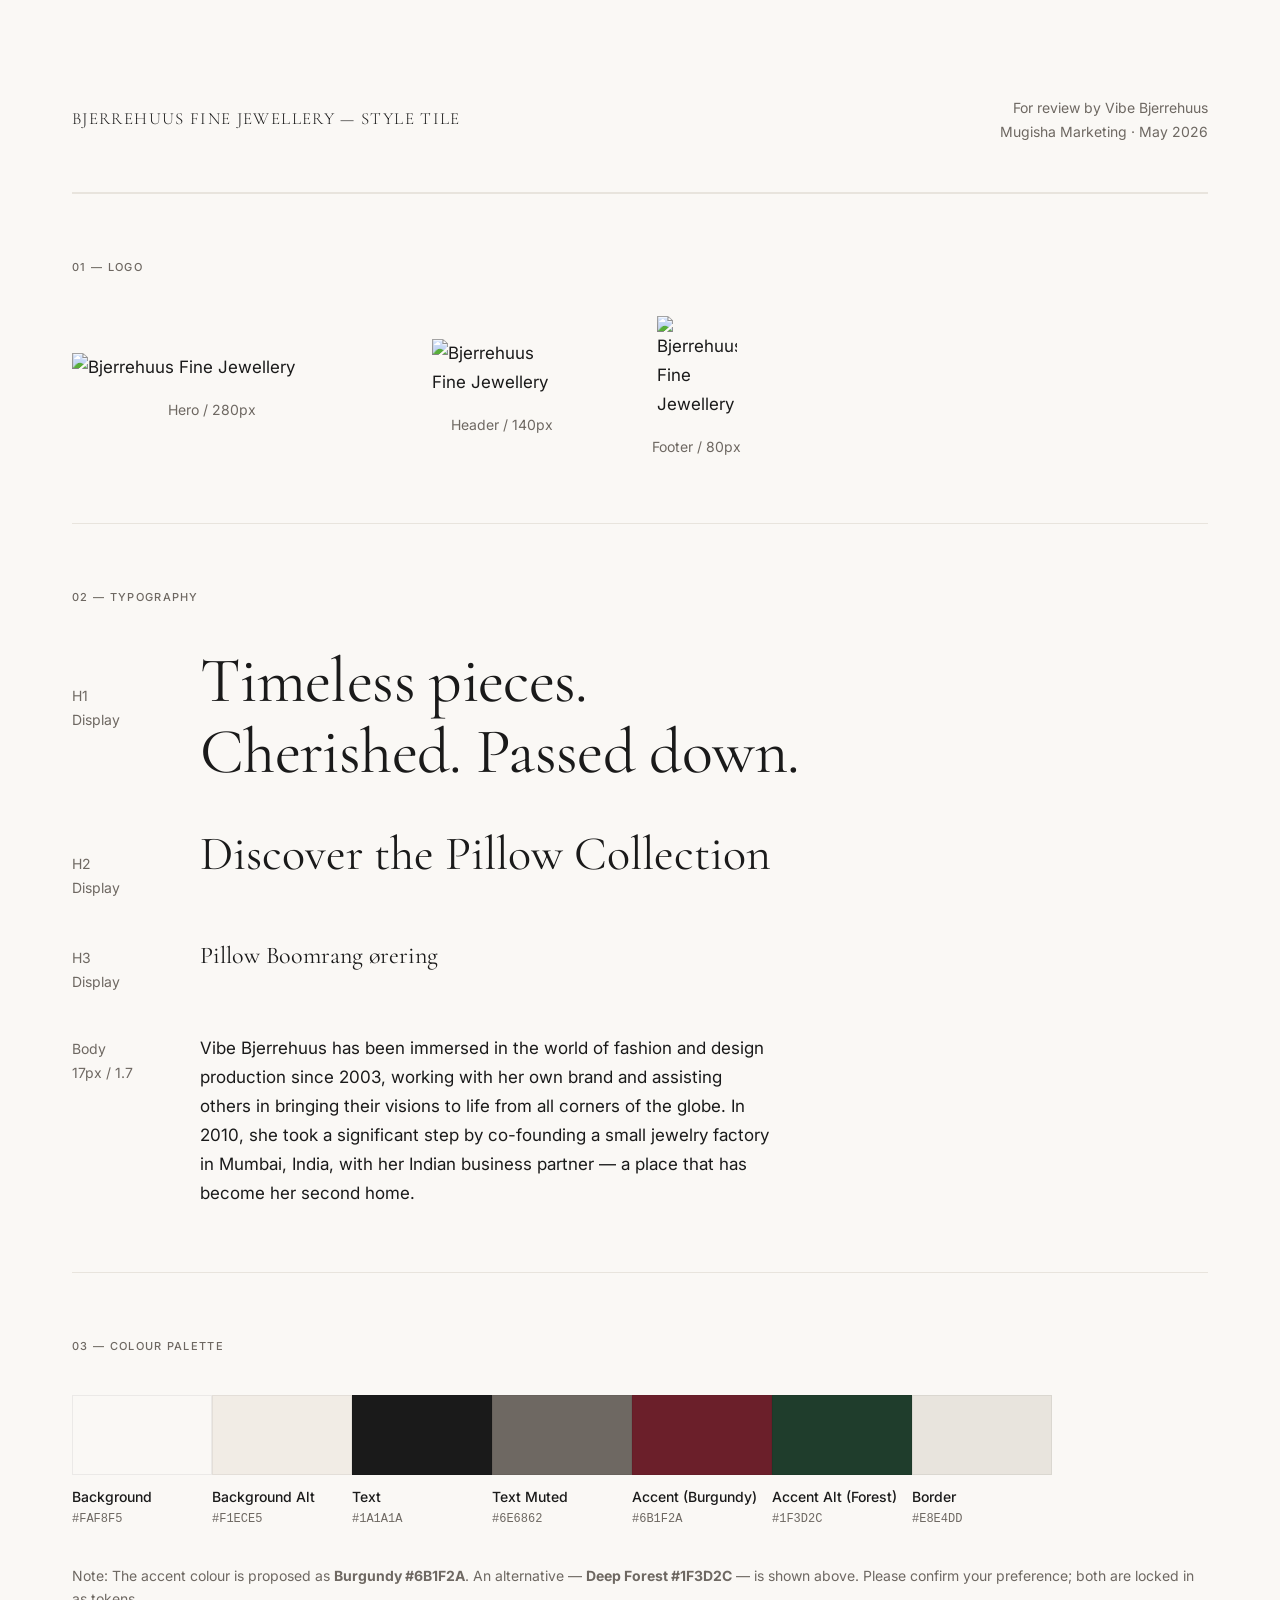
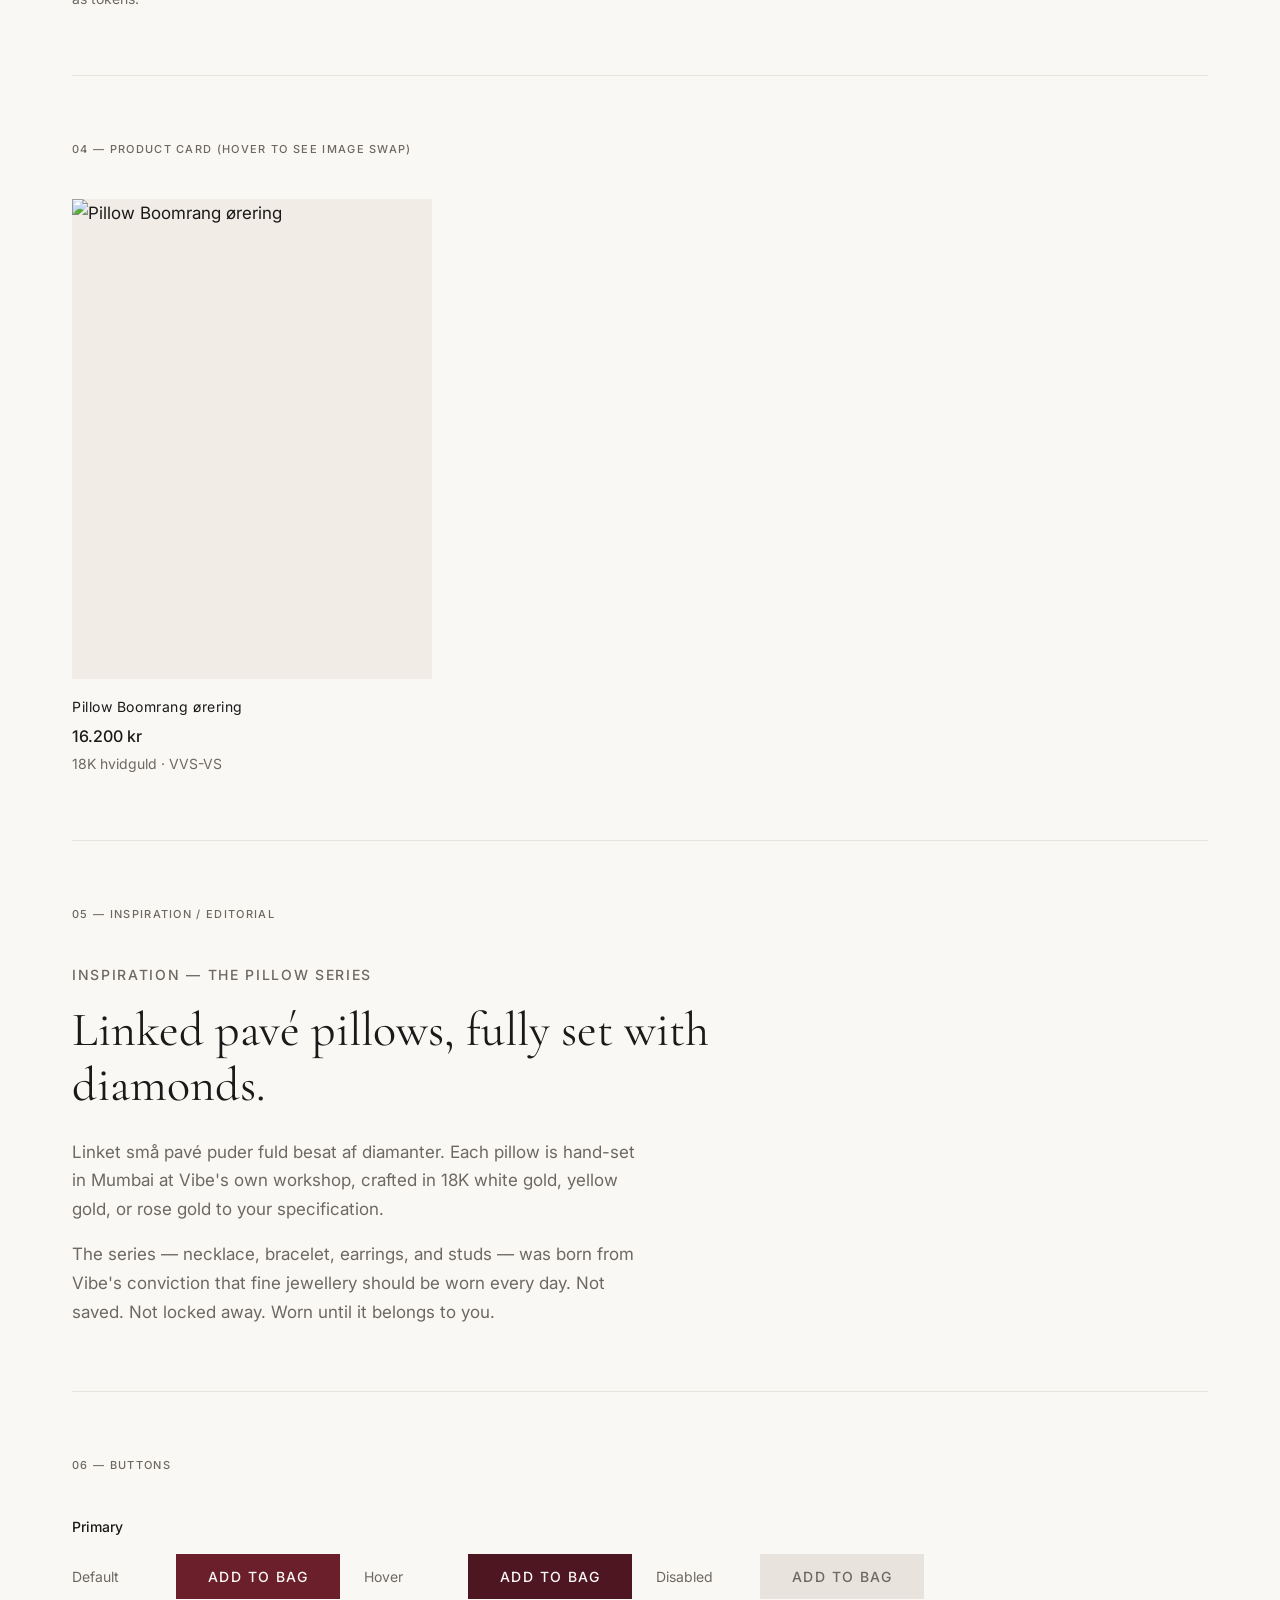
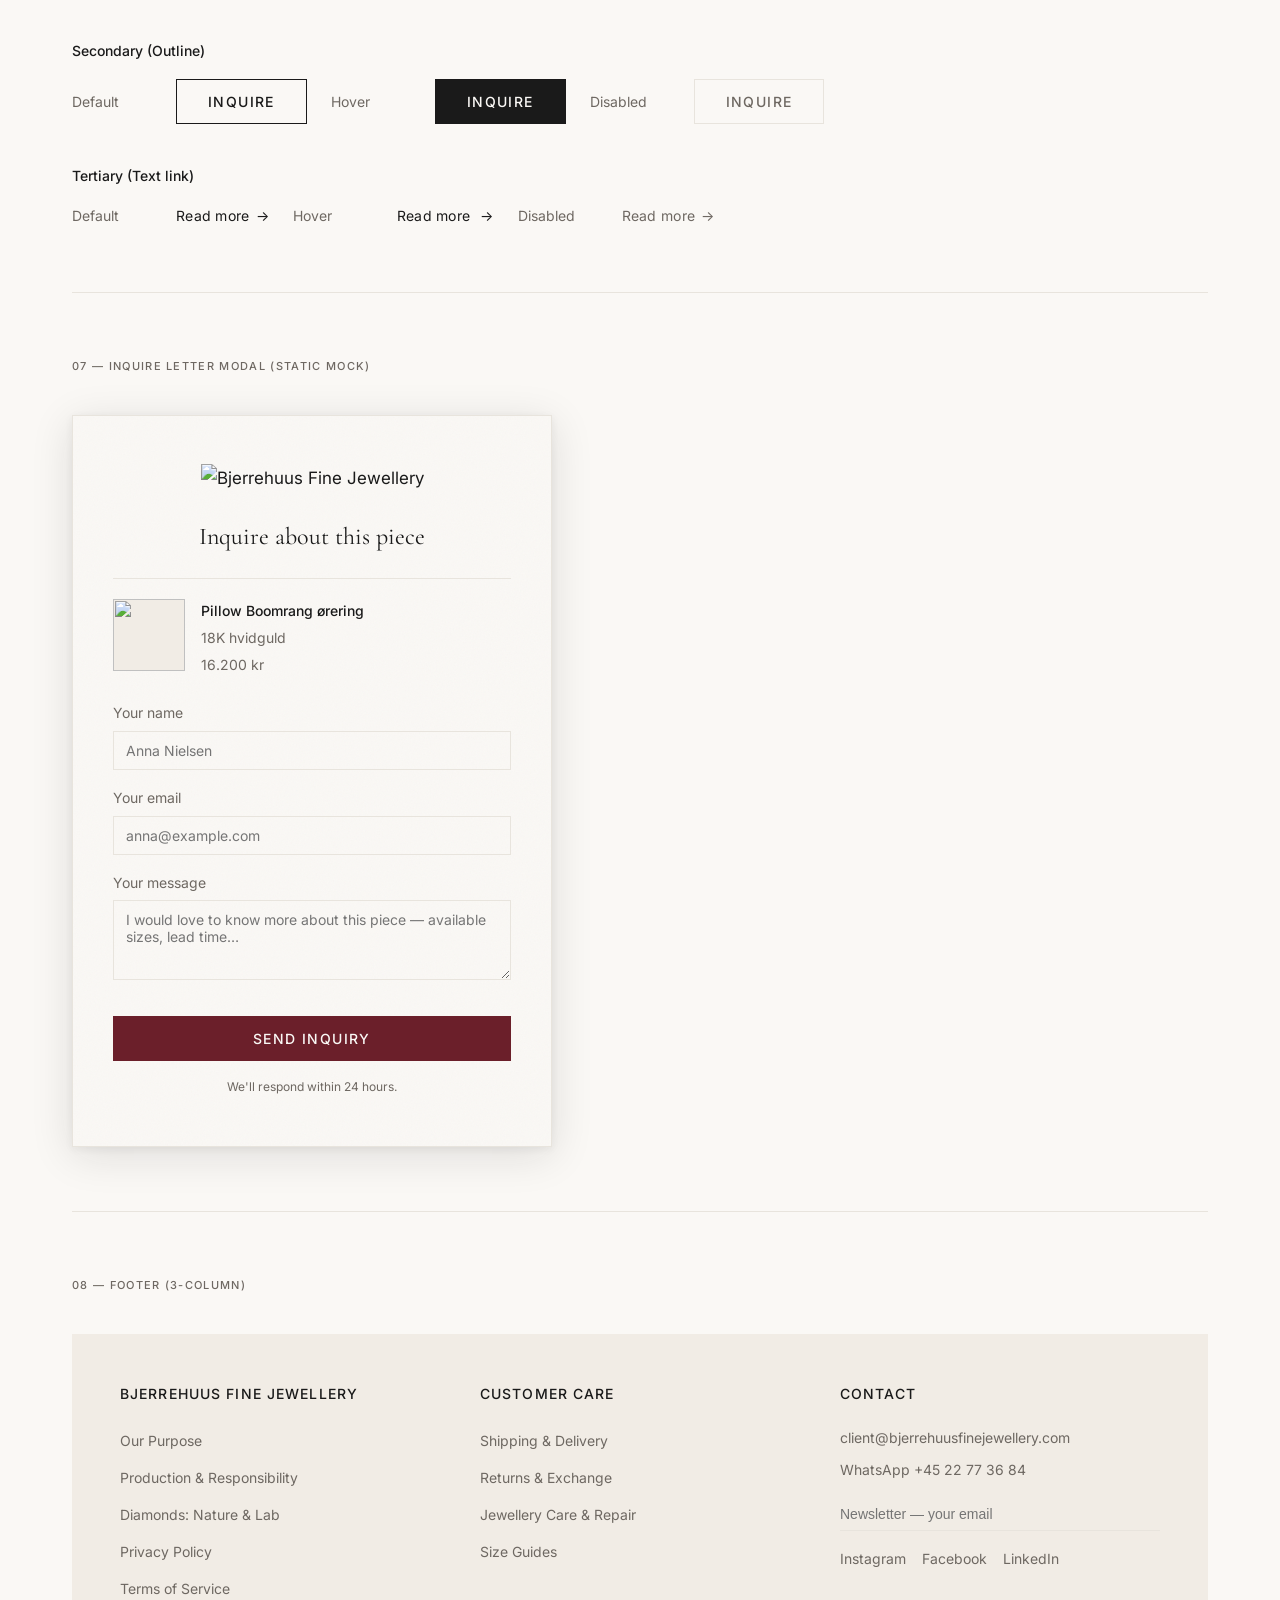
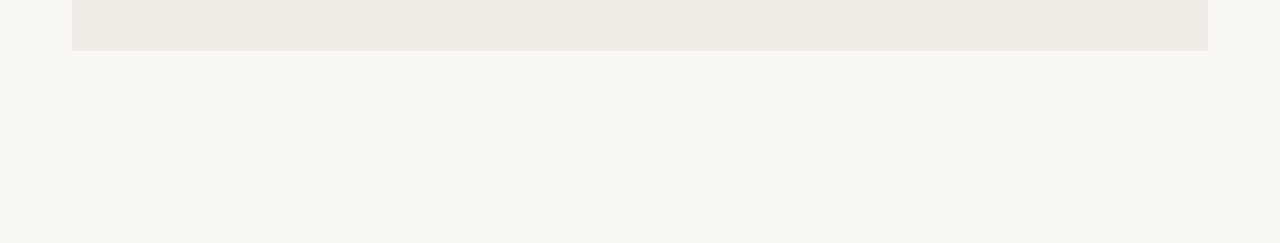
==== style-tile.html @ d40a509d "Day 1: Bjerrehuus theme setup + style tile - Strip Dawn demo content, reset homepage to placeholder " ====
<!DOCTYPE html>
<html lang="en">
<head>
<meta charset="UTF-8">
<meta name="viewport" content="width=device-width, initial-scale=1.0">
<title>Bjerrehuus Fine Jewellery — Style Tile</title>
<link rel="preconnect" href="https://fonts.googleapis.com">
<link rel="preconnect" href="https://fonts.gstatic.com" crossorigin>
<link href="https://fonts.googleapis.com/css2?family=Cormorant+Garamond:ital,wght@0,300;0,400;0,500;0,600;1,300;1,400&family=Inter:wght@300;400;500&display=swap" rel="stylesheet">
<style>
  /* ── Tokens ───────────────────────────────────────────────────────── */
  :root {
    --bg:          #FAF8F5;
    --bg-alt:      #F1ECE5;
    --text:        #1A1A1A;
    --text-muted:  #6E6862;
    --accent:      #6B1F2A;
    --accent-alt:  #1F3D2C;
    --border:      #E8E4DD;

    --font-display: 'Cormorant Garamond', Georgia, serif;
    --font-body:    'Inter', system-ui, sans-serif;

    --fs-h1:    clamp(2.5rem, 5vw, 4.5rem);
    --fs-h2:    clamp(2rem, 4vw, 3rem);
    --fs-h3:    1.5rem;
    --fs-body:  1.0625rem;
    --fs-small: 0.875rem;
    --lh-body:  1.7;

    --ease:     cubic-bezier(0.22, 1, 0.36, 1);
    --dur-fast: 200ms;
    --dur-base: 400ms;
  }

  /* ── Reset ────────────────────────────────────────────────────────── */
  *, *::before, *::after { box-sizing: border-box; margin: 0; padding: 0; }
  html { font-size: 16px; }
  body {
    background: var(--bg);
    color: var(--text);
    font-family: var(--font-body);
    font-size: var(--fs-body);
    line-height: var(--lh-body);
    -webkit-font-smoothing: antialiased;
  }

  /* ── Layout ───────────────────────────────────────────────────────── */
  .page {
    max-width: 1200px;
    margin: 0 auto;
    padding: 4rem 2rem 8rem;
  }
  .section {
    border-top: 1px solid var(--border);
    padding: 4rem 0;
  }
  .section:first-child { border-top: none; }
  .label {
    font-family: var(--font-body);
    font-size: 0.6875rem;
    font-weight: 500;
    letter-spacing: 0.12em;
    text-transform: uppercase;
    color: var(--text-muted);
    margin-bottom: 2.5rem;
  }

  /* ── Style tile header ────────────────────────────────────────────── */
  .tile-header {
    display: flex;
    align-items: center;
    justify-content: space-between;
    padding: 2rem 0 3rem;
    border-bottom: 1px solid var(--border);
    margin-bottom: 0;
  }
  .tile-header h1 {
    font-family: var(--font-display);
    font-weight: 300;
    font-size: 1.0625rem;
    letter-spacing: 0.08em;
    text-transform: uppercase;
  }
  .tile-meta {
    font-size: var(--fs-small);
    color: var(--text-muted);
    text-align: right;
  }

  /* ── §1 Logo ──────────────────────────────────────────────────────── */
  .logo-row {
    display: flex;
    align-items: center;
    gap: 5rem;
    flex-wrap: wrap;
  }
  .logo-size { display: flex; flex-direction: column; align-items: center; gap: 1rem; }
  .logo-size span { font-size: var(--fs-small); color: var(--text-muted); }
  .logo-size img { display: block; }

  /* ── §2 Typography ────────────────────────────────────────────────── */
  .type-samples { display: flex; flex-direction: column; gap: 2.5rem; }
  .type-sample { display: flex; gap: 3rem; align-items: baseline; }
  .type-label { font-size: var(--fs-small); color: var(--text-muted); width: 5rem; flex-shrink: 0; padding-top: 0.25rem; }

  h1.display { font-family: var(--font-display); font-size: var(--fs-h1); font-weight: 400; line-height: 1.1; letter-spacing: -0.01em; }
  h2.display { font-family: var(--font-display); font-size: var(--fs-h2); font-weight: 400; line-height: 1.15; }
  h3.display { font-family: var(--font-display); font-size: var(--fs-h3); font-weight: 400; line-height: 1.3; }
  p.body-sample { font-family: var(--font-body); font-size: var(--fs-body); line-height: var(--lh-body); color: var(--text); max-width: 52ch; }

  /* ── §3 Color swatches ────────────────────────────────────────────── */
  .swatches { display: flex; gap: 0; flex-wrap: wrap; }
  .swatch {
    display: flex;
    flex-direction: column;
    width: 140px;
  }
  .swatch-color {
    height: 80px;
    border: 1px solid rgba(0,0,0,0.06);
  }
  .swatch-info { padding: 0.625rem 0 0.625rem; }
  .swatch-name { font-size: var(--fs-small); font-weight: 500; }
  .swatch-hex { font-size: 0.75rem; color: var(--text-muted); font-family: monospace; }

  /* ── §4 Product card ──────────────────────────────────────────────── */
  .product-card {
    width: 360px;
    cursor: pointer;
  }
  .product-card-image {
    position: relative;
    width: 100%;
    aspect-ratio: 3/4;
    overflow: hidden;
    background: var(--bg-alt);
  }
  .product-card-image img {
    position: absolute;
    inset: 0;
    width: 100%;
    height: 100%;
    object-fit: cover;
    transition: opacity var(--dur-fast) var(--ease);
  }
  .product-card-image img.hover { opacity: 0; }
  .product-card:hover .product-card-image img.primary { opacity: 0; }
  .product-card:hover .product-card-image img.hover { opacity: 1; }
  .product-card-info { padding: 1rem 0 0; }
  .product-card-name { font-family: var(--font-body); font-size: var(--fs-small); letter-spacing: 0.04em; }
  .product-card-price { font-family: var(--font-body); font-size: 1rem; font-weight: 500; margin-top: 0.25rem; }
  .product-card-meta { font-size: var(--fs-small); color: var(--text-muted); margin-top: 0.125rem; }

  /* ── §5 Inspiration editorial ─────────────────────────────────────── */
  .editorial {
    max-width: 640px;
  }
  .editorial-label {
    font-size: var(--fs-small);
    font-weight: 500;
    letter-spacing: 0.12em;
    text-transform: uppercase;
    color: var(--text-muted);
    margin-bottom: 1rem;
  }
  .editorial h2 {
    font-family: var(--font-display);
    font-size: var(--fs-h2);
    font-weight: 400;
    line-height: 1.15;
    margin-bottom: 1.5rem;
  }
  .editorial p { color: var(--text-muted); max-width: 52ch; }
  .editorial p + p { margin-top: 1rem; }

  /* ── §6 Buttons ───────────────────────────────────────────────────── */
  .button-grid { display: flex; flex-direction: column; gap: 2rem; }
  .button-row { display: flex; align-items: center; gap: 1.5rem; flex-wrap: wrap; }
  .btn-state-label { font-size: var(--fs-small); color: var(--text-muted); width: 5rem; }

  .btn {
    font-family: var(--font-body);
    font-size: var(--fs-small);
    font-weight: 500;
    letter-spacing: 0.1em;
    text-transform: uppercase;
    cursor: pointer;
    border: none;
    transition: background var(--dur-fast) var(--ease), color var(--dur-fast) var(--ease), opacity var(--dur-fast) var(--ease);
    text-decoration: none;
    display: inline-flex;
    align-items: center;
  }
  .btn-primary {
    background: var(--accent);
    color: #FAF8F5;
    padding: 0.875rem 2rem;
  }
  .btn-primary:hover { background: #4e1620; }
  .btn-primary.disabled { background: var(--border); color: var(--text-muted); pointer-events: none; }

  .btn-secondary {
    background: transparent;
    color: var(--text);
    padding: 0.8125rem 1.9375rem;
    border: 1px solid var(--text);
  }
  .btn-secondary:hover { background: var(--text); color: var(--bg); }
  .btn-secondary.disabled { border-color: var(--border); color: var(--text-muted); pointer-events: none; }

  .btn-tertiary {
    background: transparent;
    color: var(--text);
    padding: 0;
    font-size: var(--fs-small);
    font-weight: 400;
    letter-spacing: 0.02em;
    text-transform: none;
    text-decoration: none;
    display: inline-flex;
    align-items: center;
    gap: 0.375rem;
  }
  .btn-tertiary::after { content: '→'; transition: transform var(--dur-fast) var(--ease); }
  .btn-tertiary:hover::after { transform: translateX(4px); }
  .btn-tertiary.disabled { color: var(--text-muted); pointer-events: none; }

  /* ── §7 Inquire modal ─────────────────────────────────────────────── */
  .modal-demo {
    position: relative;
    background: var(--bg);
    border: 1px solid var(--border);
    box-shadow: 0 8px 40px rgba(26,26,26,0.12), 0 2px 8px rgba(26,26,26,0.06);
    max-width: 480px;
    padding: 3rem 2.5rem;
    background-image: url("data:image/svg+xml,%3Csvg xmlns='http://www.w3.org/2000/svg' width='300' height='300'%3E%3Cfilter id='n'%3E%3CfeTurbulence type='fractalNoise' baseFrequency='0.65' numOctaves='3' stitchTiles='stitch'/%3E%3C/filter%3E%3Crect width='300' height='300' filter='url(%23n)' opacity='0.03'/%3E%3C/svg%3E");
  }
  .modal-logo { text-align: center; margin-bottom: 1.5rem; }
  .modal-logo img { height: 24px; }
  .modal-title {
    font-family: var(--font-display);
    font-size: 1.5rem;
    font-weight: 400;
    text-align: center;
    margin-bottom: 0.5rem;
  }
  .modal-divider { border: none; border-top: 1px solid var(--border); margin: 1.25rem 0; }
  .modal-product {
    display: flex;
    gap: 1rem;
    align-items: flex-start;
    margin-bottom: 1.5rem;
  }
  .modal-product-img {
    width: 72px;
    height: 72px;
    object-fit: cover;
    background: var(--bg-alt);
    flex-shrink: 0;
  }
  .modal-product-info { display: flex; flex-direction: column; gap: 0.2rem; }
  .modal-product-name { font-size: var(--fs-small); font-weight: 500; }
  .modal-product-material { font-size: var(--fs-small); color: var(--text-muted); }
  .modal-product-price { font-size: var(--fs-small); color: var(--text-muted); }

  .form-field { display: flex; flex-direction: column; gap: 0.375rem; margin-bottom: 1rem; }
  .form-label { font-size: var(--fs-small); color: var(--text-muted); }
  .form-input {
    border: 1px solid var(--border);
    background: transparent;
    padding: 0.625rem 0.75rem;
    font-family: var(--font-body);
    font-size: var(--fs-small);
    color: var(--text);
    outline: none;
    transition: border-color var(--dur-fast);
  }
  .form-input:focus { border-color: var(--text-muted); }
  textarea.form-input { resize: vertical; min-height: 80px; }

  .modal-submit { width: 100%; margin-top: 1.25rem; justify-content: center; }
  .modal-note { text-align: center; font-size: 0.75rem; color: var(--text-muted); margin-top: 1rem; }

  /* ── §8 Footer preview ────────────────────────────────────────────── */
  .footer-preview {
    background: var(--bg-alt);
    padding: 3rem;
    display: grid;
    grid-template-columns: repeat(3, 1fr);
    gap: 2.5rem;
  }
  .footer-col-title {
    font-family: var(--font-body);
    font-size: var(--fs-small);
    font-weight: 500;
    letter-spacing: 0.08em;
    text-transform: uppercase;
    margin-bottom: 1.25rem;
  }
  .footer-col ul { list-style: none; display: flex; flex-direction: column; gap: 0.5rem; }
  .footer-col a { font-size: var(--fs-small); color: var(--text-muted); text-decoration: none; }
  .footer-col a:hover { color: var(--text); }
  .footer-col p { font-size: var(--fs-small); color: var(--text-muted); }
  .footer-col p + p { margin-top: 0.5rem; }
  .footer-newsletter-input {
    border: none;
    border-bottom: 1px solid var(--border);
    background: transparent;
    width: 100%;
    padding: 0.5rem 0;
    font-size: var(--fs-small);
    color: var(--text);
    outline: none;
    margin-top: 1rem;
  }
  .footer-social { display: flex; gap: 1rem; margin-top: 1rem; }
  .footer-social a { font-size: var(--fs-small); color: var(--text-muted); text-decoration: none; }
</style>
</head>
<body>
<div class="page">

  <!-- Header -->
  <div class="tile-header">
    <h1>Bjerrehuus Fine Jewellery — Style Tile</h1>
    <div class="tile-meta">
      For review by Vibe Bjerrehuus<br>
      Mugisha Marketing · May 2026
    </div>
  </div>

  <!-- ① Logo -->
  <div class="section">
    <p class="label">01 — Logo</p>
    <div class="logo-row">
      <div class="logo-size">
        <img src="https://images.squarespace-cdn.com/content/v1/659566aa46154a29b6c7b387/bd405351-abd1-42b7-9fcd-6826bf7e3e02/LOGO+-+mor.png?format=2500w" alt="Bjerrehuus Fine Jewellery" style="width:280px; height:auto;">
        <span>Hero / 280px</span>
      </div>
      <div class="logo-size">
        <img src="https://images.squarespace-cdn.com/content/v1/659566aa46154a29b6c7b387/bd405351-abd1-42b7-9fcd-6826bf7e3e02/LOGO+-+mor.png?format=2500w" alt="Bjerrehuus Fine Jewellery" style="width:140px; height:auto;">
        <span>Header / 140px</span>
      </div>
      <div class="logo-size">
        <img src="https://images.squarespace-cdn.com/content/v1/659566aa46154a29b6c7b387/bd405351-abd1-42b7-9fcd-6826bf7e3e02/LOGO+-+mor.png?format=2500w" alt="Bjerrehuus Fine Jewellery" style="width:80px; height:auto;">
        <span>Footer / 80px</span>
      </div>
    </div>
  </div>

  <!-- ② Typography -->
  <div class="section">
    <p class="label">02 — Typography</p>
    <div class="type-samples">
      <div class="type-sample">
        <span class="type-label">H1<br>Display</span>
        <h1 class="display">Timeless pieces.<br>Cherished. Passed down.</h1>
      </div>
      <div class="type-sample">
        <span class="type-label">H2<br>Display</span>
        <h2 class="display">Discover the Pillow Collection</h2>
      </div>
      <div class="type-sample">
        <span class="type-label">H3<br>Display</span>
        <h3 class="display">Pillow Boomrang ørering</h3>
      </div>
      <div class="type-sample">
        <span class="type-label">Body<br>17px / 1.7</span>
        <p class="body-sample">Vibe Bjerrehuus has been immersed in the world of fashion and design production since 2003, working with her own brand and assisting others in bringing their visions to life from all corners of the globe. In 2010, she took a significant step by co-founding a small jewelry factory in Mumbai, India, with her Indian business partner — a place that has become her second home.</p>
      </div>
    </div>
  </div>

  <!-- ③ Color swatches -->
  <div class="section">
    <p class="label">03 — Colour Palette</p>
    <div class="swatches">
      <div class="swatch">
        <div class="swatch-color" style="background:#FAF8F5;"></div>
        <div class="swatch-info">
          <div class="swatch-name">Background</div>
          <div class="swatch-hex">#FAF8F5</div>
        </div>
      </div>
      <div class="swatch">
        <div class="swatch-color" style="background:#F1ECE5;"></div>
        <div class="swatch-info">
          <div class="swatch-name">Background Alt</div>
          <div class="swatch-hex">#F1ECE5</div>
        </div>
      </div>
      <div class="swatch">
        <div class="swatch-color" style="background:#1A1A1A;"></div>
        <div class="swatch-info">
          <div class="swatch-name">Text</div>
          <div class="swatch-hex">#1A1A1A</div>
        </div>
      </div>
      <div class="swatch">
        <div class="swatch-color" style="background:#6E6862;"></div>
        <div class="swatch-info">
          <div class="swatch-name">Text Muted</div>
          <div class="swatch-hex">#6E6862</div>
        </div>
      </div>
      <div class="swatch">
        <div class="swatch-color" style="background:#6B1F2A;"></div>
        <div class="swatch-info">
          <div class="swatch-name">Accent (Burgundy)</div>
          <div class="swatch-hex">#6B1F2A</div>
        </div>
      </div>
      <div class="swatch">
        <div class="swatch-color" style="background:#1F3D2C;"></div>
        <div class="swatch-info">
          <div class="swatch-name">Accent Alt (Forest)</div>
          <div class="swatch-hex">#1F3D2C</div>
        </div>
      </div>
      <div class="swatch">
        <div class="swatch-color" style="background:#E8E4DD;"></div>
        <div class="swatch-info">
          <div class="swatch-name">Border</div>
          <div class="swatch-hex">#E8E4DD</div>
        </div>
      </div>
    </div>
    <p style="margin-top:1.5rem; font-size:var(--fs-small); color:var(--text-muted);">
      Note: The accent colour is proposed as <strong>Burgundy #6B1F2A</strong>. An alternative — <strong>Deep Forest #1F3D2C</strong> — is shown above. Please confirm your preference; both are locked in as tokens.
    </p>
  </div>

  <!-- ④ Product card -->
  <div class="section">
    <p class="label">04 — Product Card (hover to see image swap)</p>
    <div class="product-card">
      <div class="product-card-image">
        <img class="primary" src="https://images.squarespace-cdn.com/content/v1/659566aa46154a29b6c7b387/1722861371391-P7SZKYJH530PUN71C175/image-asset.jpeg" alt="Pillow Boomrang ørering">
        <img class="hover" src="https://images.squarespace-cdn.com/content/v1/659566aa46154a29b6c7b387/1722861372968-YONOSYSR1BN99L7G98WN/image-asset.jpeg" alt="Pillow Boomrang ørering — detail">
      </div>
      <div class="product-card-info">
        <div class="product-card-name">Pillow Boomrang ørering</div>
        <div class="product-card-price">16.200 kr</div>
        <div class="product-card-meta">18K hvidguld · VVS-VS</div>
      </div>
    </div>
  </div>

  <!-- ⑤ Inspiration editorial block -->
  <div class="section">
    <p class="label">05 — Inspiration / Editorial</p>
    <div class="editorial">
      <div class="editorial-label">Inspiration — The Pillow Series</div>
      <h2>Linked pavé pillows, fully set with diamonds.</h2>
      <p>Linket små pavé puder fuld besat af diamanter. Each pillow is hand-set in Mumbai at Vibe's own workshop, crafted in 18K white gold, yellow gold, or rose gold to your specification.</p>
      <p>The series — necklace, bracelet, earrings, and studs — was born from Vibe's conviction that fine jewellery should be worn every day. Not saved. Not locked away. Worn until it belongs to you.</p>
    </div>
  </div>

  <!-- ⑥ Buttons -->
  <div class="section">
    <p class="label">06 — Buttons</p>
    <div class="button-grid">
      <div style="margin-bottom:0.5rem;">
        <p style="font-size:var(--fs-small); font-weight:500; margin-bottom:1rem;">Primary</p>
        <div class="button-row">
          <span class="btn-state-label">Default</span>
          <button class="btn btn-primary">Add to Bag</button>
          <span class="btn-state-label">Hover</span>
          <button class="btn btn-primary" style="background:#4e1620;">Add to Bag</button>
          <span class="btn-state-label">Disabled</span>
          <button class="btn btn-primary disabled">Add to Bag</button>
        </div>
      </div>
      <div style="margin-bottom:0.5rem;">
        <p style="font-size:var(--fs-small); font-weight:500; margin-bottom:1rem;">Secondary (Outline)</p>
        <div class="button-row">
          <span class="btn-state-label">Default</span>
          <button class="btn btn-secondary">Inquire</button>
          <span class="btn-state-label">Hover</span>
          <button class="btn btn-secondary" style="background:var(--text);color:var(--bg);">Inquire</button>
          <span class="btn-state-label">Disabled</span>
          <button class="btn btn-secondary disabled">Inquire</button>
        </div>
      </div>
      <div>
        <p style="font-size:var(--fs-small); font-weight:500; margin-bottom:1rem;">Tertiary (Text link)</p>
        <div class="button-row">
          <span class="btn-state-label">Default</span>
          <a href="#" class="btn btn-tertiary">Read more</a>
          <span class="btn-state-label">Hover</span>
          <a href="#" class="btn btn-tertiary" style="gap:0.625rem;">Read more</a>
          <span class="btn-state-label">Disabled</span>
          <a href="#" class="btn btn-tertiary disabled">Read more</a>
        </div>
      </div>
    </div>
  </div>

  <!-- ⑦ Inquire modal mock -->
  <div class="section">
    <p class="label">07 — Inquire Letter Modal (static mock)</p>
    <div class="modal-demo">
      <div class="modal-logo">
        <img src="https://images.squarespace-cdn.com/content/v1/659566aa46154a29b6c7b387/bd405351-abd1-42b7-9fcd-6826bf7e3e02/LOGO+-+mor.png?format=2500w" alt="Bjerrehuus Fine Jewellery" style="height:20px;">
      </div>
      <div class="modal-title">Inquire about this piece</div>
      <hr class="modal-divider">
      <div class="modal-product">
        <img src="https://images.squarespace-cdn.com/content/v1/659566aa46154a29b6c7b387/1722861371391-P7SZKYJH530PUN71C175/image-asset.jpeg" alt="" class="modal-product-img">
        <div class="modal-product-info">
          <div class="modal-product-name">Pillow Boomrang ørering</div>
          <div class="modal-product-material">18K hvidguld</div>
          <div class="modal-product-price">16.200 kr</div>
        </div>
      </div>
      <div class="form-field">
        <label class="form-label">Your name</label>
        <input type="text" class="form-input" placeholder="Anna Nielsen">
      </div>
      <div class="form-field">
        <label class="form-label">Your email</label>
        <input type="email" class="form-input" placeholder="anna@example.com">
      </div>
      <div class="form-field">
        <label class="form-label">Your message</label>
        <textarea class="form-input" placeholder="I would love to know more about this piece — available sizes, lead time…"></textarea>
      </div>
      <button class="btn btn-primary modal-submit">Send inquiry</button>
      <div class="modal-note">We'll respond within 24 hours.</div>
    </div>
  </div>

  <!-- ⑧ Footer preview -->
  <div class="section">
    <p class="label">08 — Footer (3-column)</p>
    <div class="footer-preview">
      <div class="footer-col">
        <div class="footer-col-title">Bjerrehuus Fine Jewellery</div>
        <ul>
          <li><a href="#">Our Purpose</a></li>
          <li><a href="#">Production &amp; Responsibility</a></li>
          <li><a href="#">Diamonds: Nature &amp; Lab</a></li>
          <li><a href="#">Privacy Policy</a></li>
          <li><a href="#">Terms of Service</a></li>
        </ul>
      </div>
      <div class="footer-col">
        <div class="footer-col-title">Customer Care</div>
        <ul>
          <li><a href="#">Shipping &amp; Delivery</a></li>
          <li><a href="#">Returns &amp; Exchange</a></li>
          <li><a href="#">Jewellery Care &amp; Repair</a></li>
          <li><a href="#">Size Guides</a></li>
        </ul>
      </div>
      <div class="footer-col">
        <div class="footer-col-title">Contact</div>
        <p>client@bjerrehuusfinejewellery.com</p>
        <p>WhatsApp +45 22 77 36 84</p>
        <input type="email" class="footer-newsletter-input" placeholder="Newsletter — your email">
        <div class="footer-social">
          <a href="#">Instagram</a>
          <a href="#">Facebook</a>
          <a href="#">LinkedIn</a>
        </div>
      </div>
    </div>
  </div>

</div>
</body>
</html>
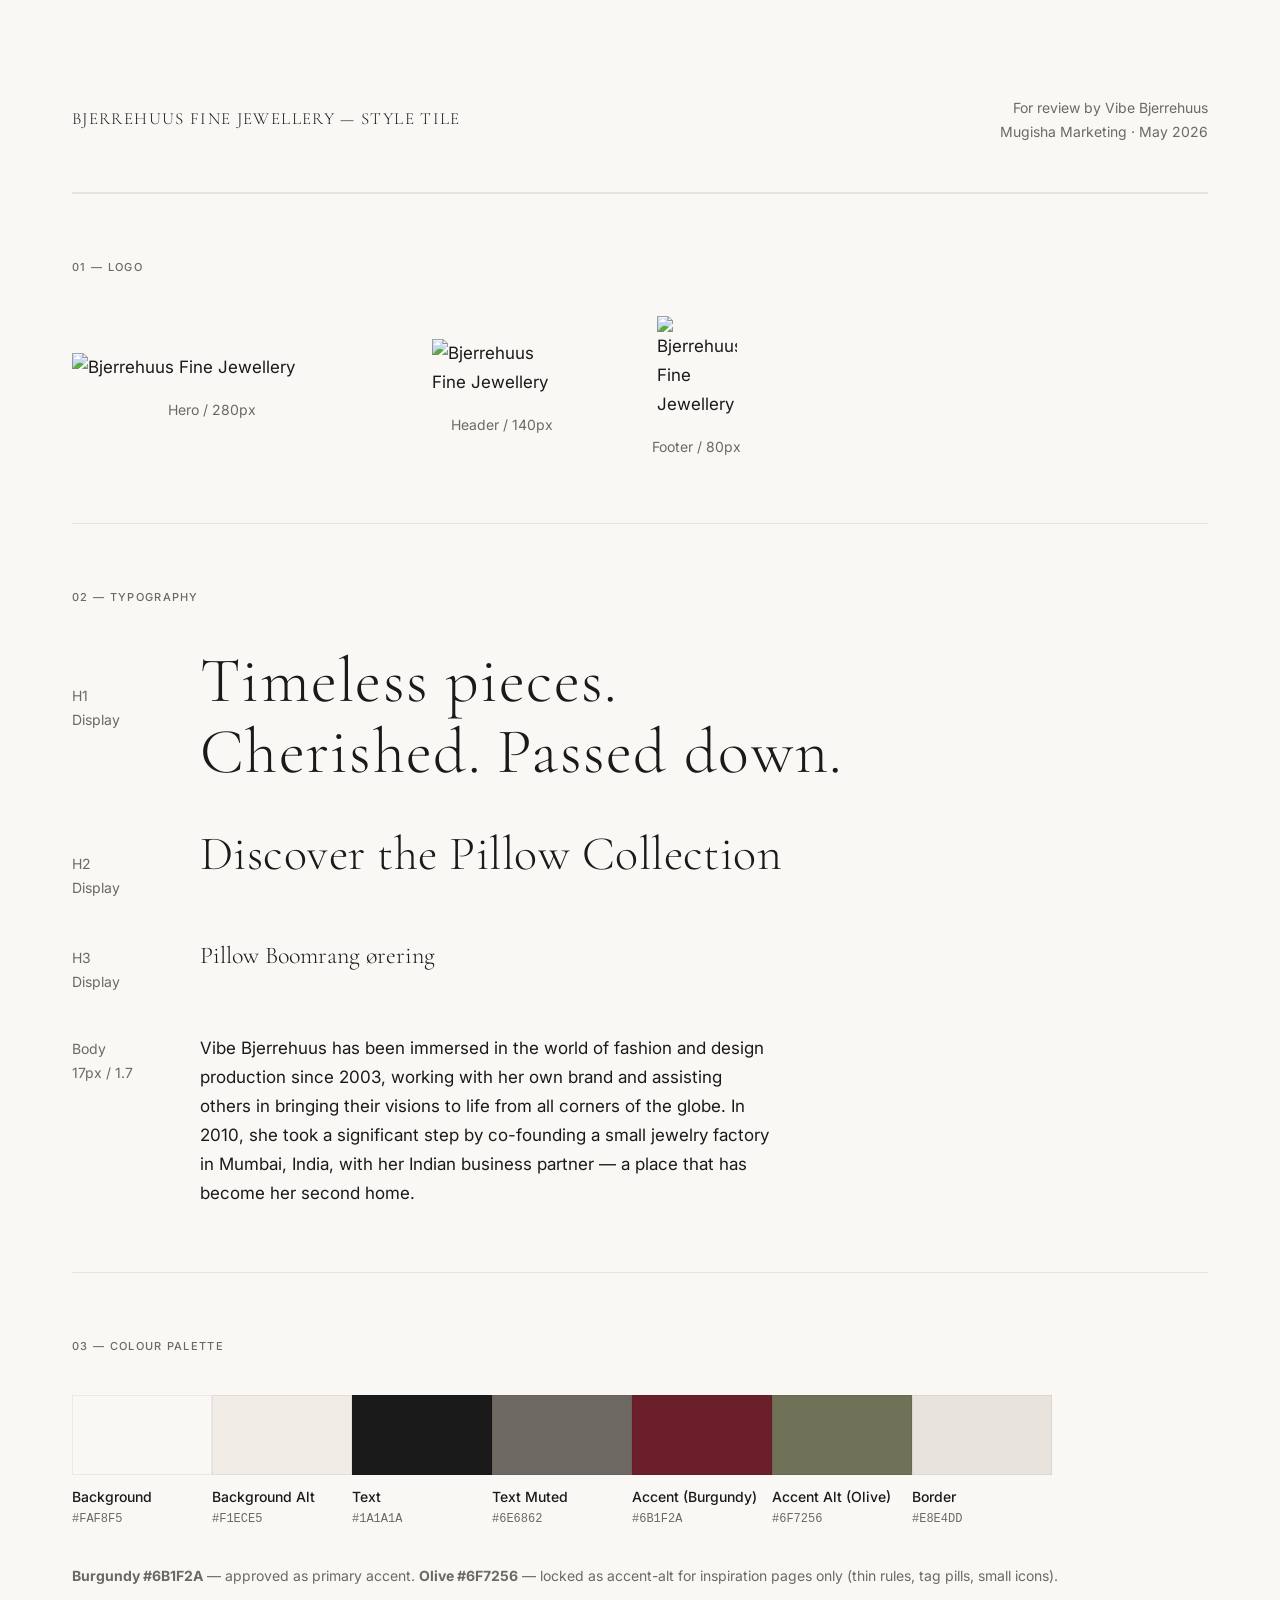
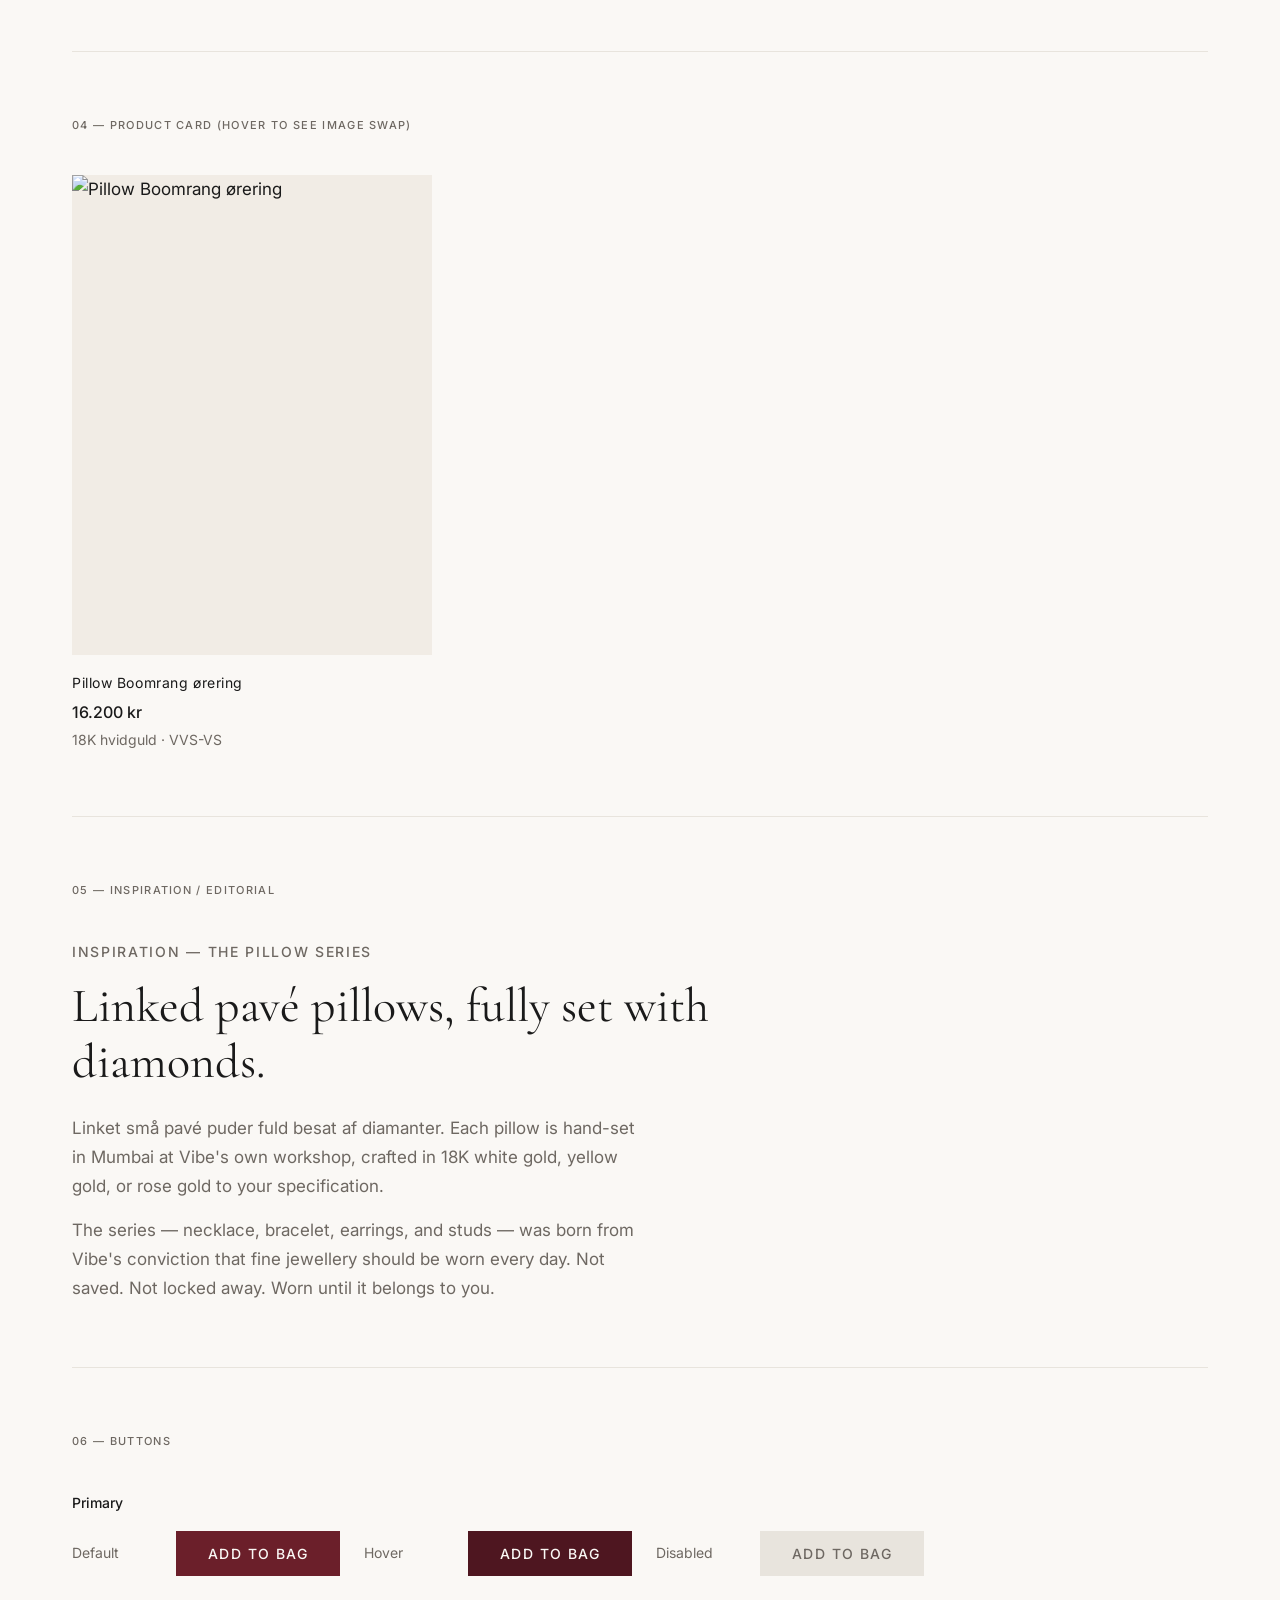
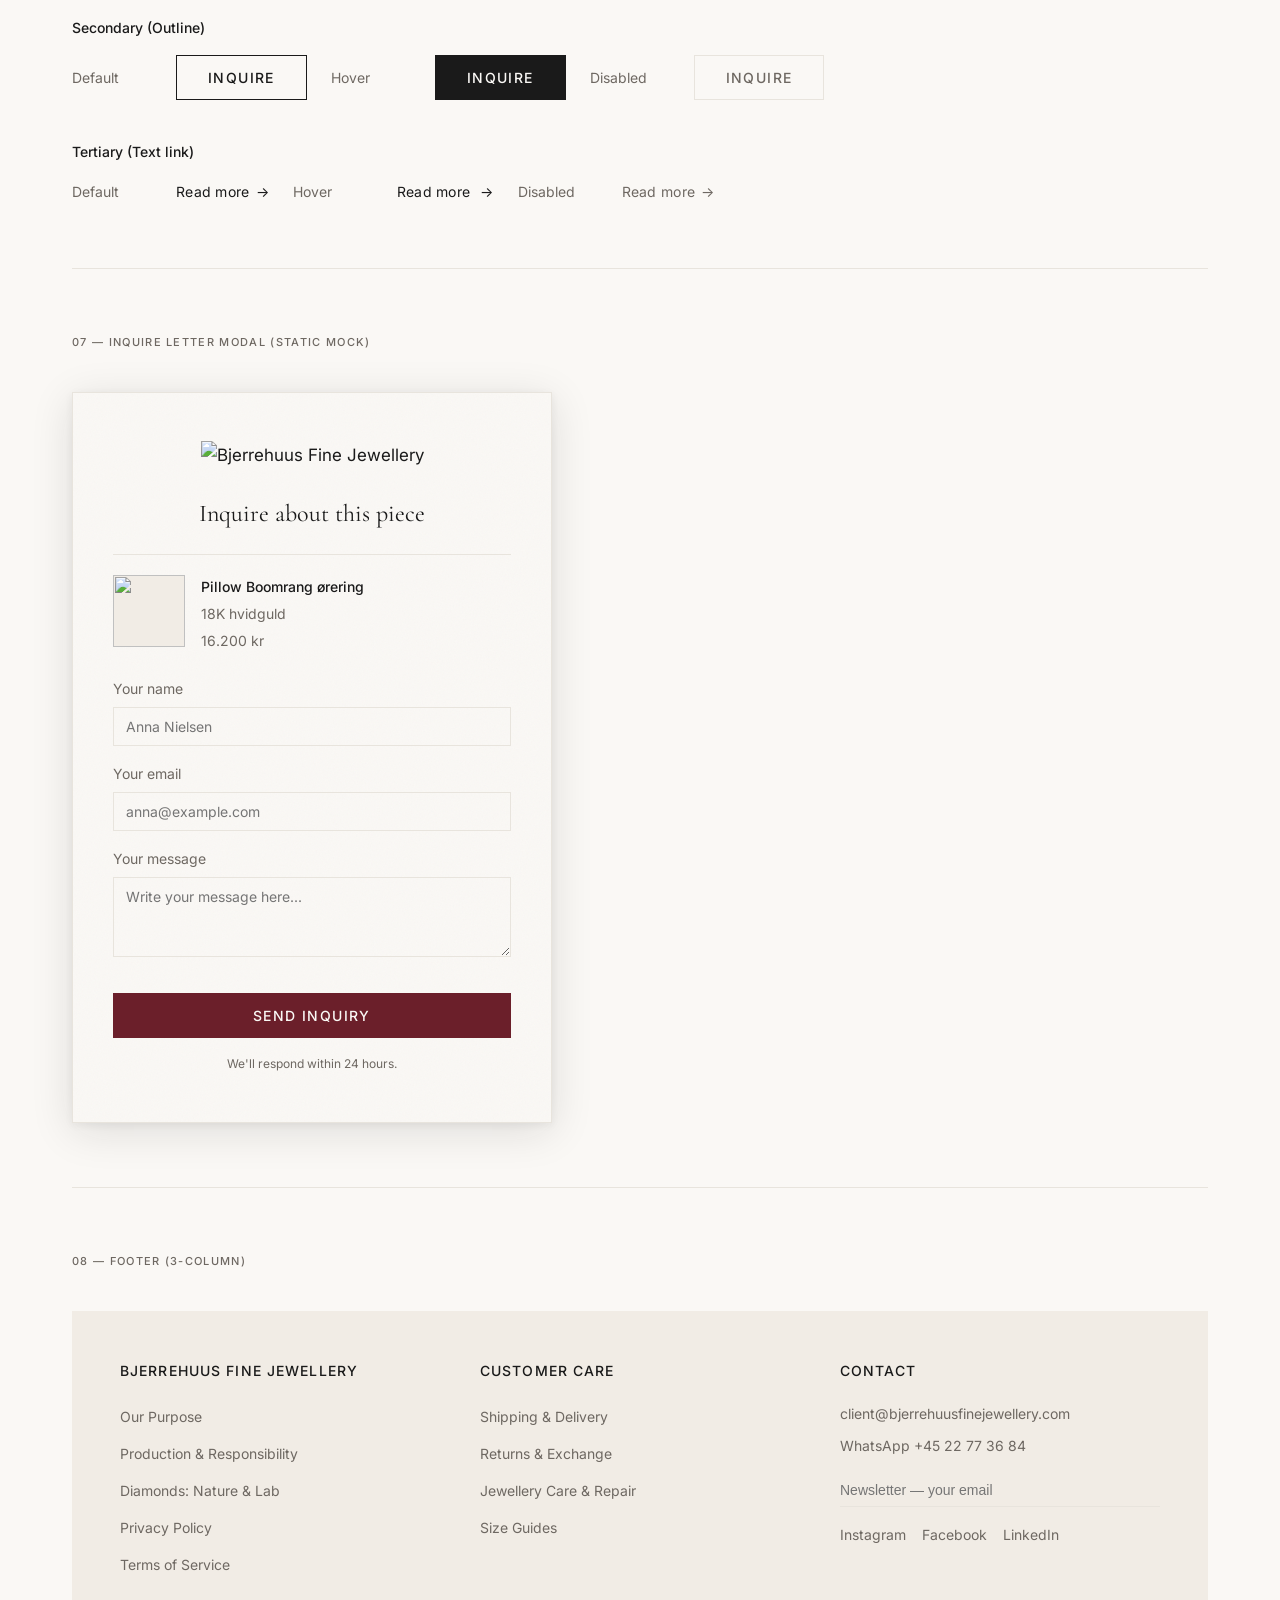
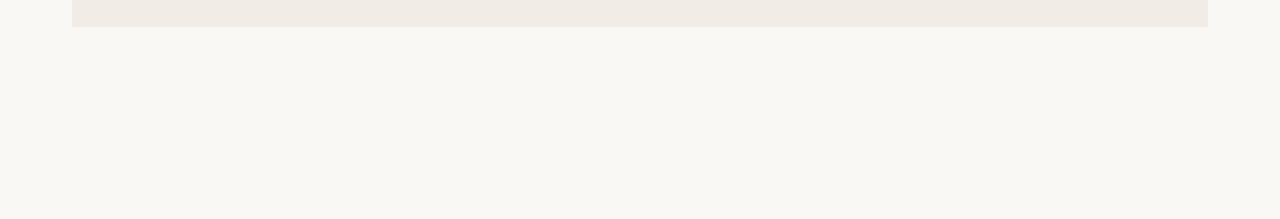
==== commit 44dd5005: "Style tile v2: client feedback applied - Accent-alt updated from forest #1F3D2C to olive #6F7256 - A" ====
--- a/style-tile.html
+++ b/style-tile.html
@@ -14,10 +14,20 @@
     --bg-alt:      #F1ECE5;
     --text:        #1A1A1A;
     --text-muted:  #6E6862;
+
+    /* USAGE RULES (locked):
+       --color-accent (burgundy): buttons, primary CTAs, small accent
+         details. Never as a full surface or hero background.
+       --color-accent-alt (olive): small accent details on inspiration
+         pages only — thin rules, tag pills, small icons. Never as a
+         full surface, never as body or muted text.
+    */
     --accent:      #6B1F2A;
-    --accent-alt:  #1F3D2C;
+    --accent-alt:  #6F7256;
     --border:      #E8E4DD;
 
+    /* PROVISIONAL — client is sending typeface suggestions.
+       Cormorant is placeholder, expect a swap mid-week. */
     --font-display: 'Cormorant Garamond', Georgia, serif;
     --font-body:    'Inter', system-ui, sans-serif;
 
@@ -104,9 +114,9 @@
   .type-sample { display: flex; gap: 3rem; align-items: baseline; }
   .type-label { font-size: var(--fs-small); color: var(--text-muted); width: 5rem; flex-shrink: 0; padding-top: 0.25rem; }
 
-  h1.display { font-family: var(--font-display); font-size: var(--fs-h1); font-weight: 400; line-height: 1.1; letter-spacing: -0.01em; }
-  h2.display { font-family: var(--font-display); font-size: var(--fs-h2); font-weight: 400; line-height: 1.15; }
-  h3.display { font-family: var(--font-display); font-size: var(--fs-h3); font-weight: 400; line-height: 1.3; }
+  h1.display { font-family: var(--font-display); font-size: var(--fs-h1); font-weight: 300; line-height: 1.1; letter-spacing: 0.02em; }
+  h2.display { font-family: var(--font-display); font-size: var(--fs-h2); font-weight: 300; line-height: 1.15; letter-spacing: 0.01em; }
+  h3.display { font-family: var(--font-display); font-size: var(--fs-h3); font-weight: 300; line-height: 1.3; }
   p.body-sample { font-family: var(--font-body); font-size: var(--fs-body); line-height: var(--lh-body); color: var(--text); max-width: 52ch; }
 
   /* ── §3 Color swatches ────────────────────────────────────────────── */
@@ -412,10 +422,10 @@
         </div>
       </div>
       <div class="swatch">
-        <div class="swatch-color" style="background:#1F3D2C;"></div>
-        <div class="swatch-info">
-          <div class="swatch-name">Accent Alt (Forest)</div>
-          <div class="swatch-hex">#1F3D2C</div>
+        <div class="swatch-color" style="background:#6F7256;"></div>
+        <div class="swatch-info">
+          <div class="swatch-name">Accent Alt (Olive)</div>
+          <div class="swatch-hex">#6F7256</div>
         </div>
       </div>
       <div class="swatch">
@@ -427,7 +437,7 @@
       </div>
     </div>
     <p style="margin-top:1.5rem; font-size:var(--fs-small); color:var(--text-muted);">
-      Note: The accent colour is proposed as <strong>Burgundy #6B1F2A</strong>. An alternative — <strong>Deep Forest #1F3D2C</strong> — is shown above. Please confirm your preference; both are locked in as tokens.
+      <strong>Burgundy #6B1F2A</strong> — approved as primary accent. <strong>Olive #6F7256</strong> — locked as accent-alt for inspiration pages only (thin rules, tag pills, small icons).
     </p>
   </div>
 
@@ -525,7 +535,7 @@
       </div>
       <div class="form-field">
         <label class="form-label">Your message</label>
-        <textarea class="form-input" placeholder="I would love to know more about this piece — available sizes, lead time…"></textarea>
+        <textarea class="form-input" placeholder="Write your message here..."></textarea>
       </div>
       <button class="btn btn-primary modal-submit">Send inquiry</button>
       <div class="modal-note">We'll respond within 24 hours.</div>
